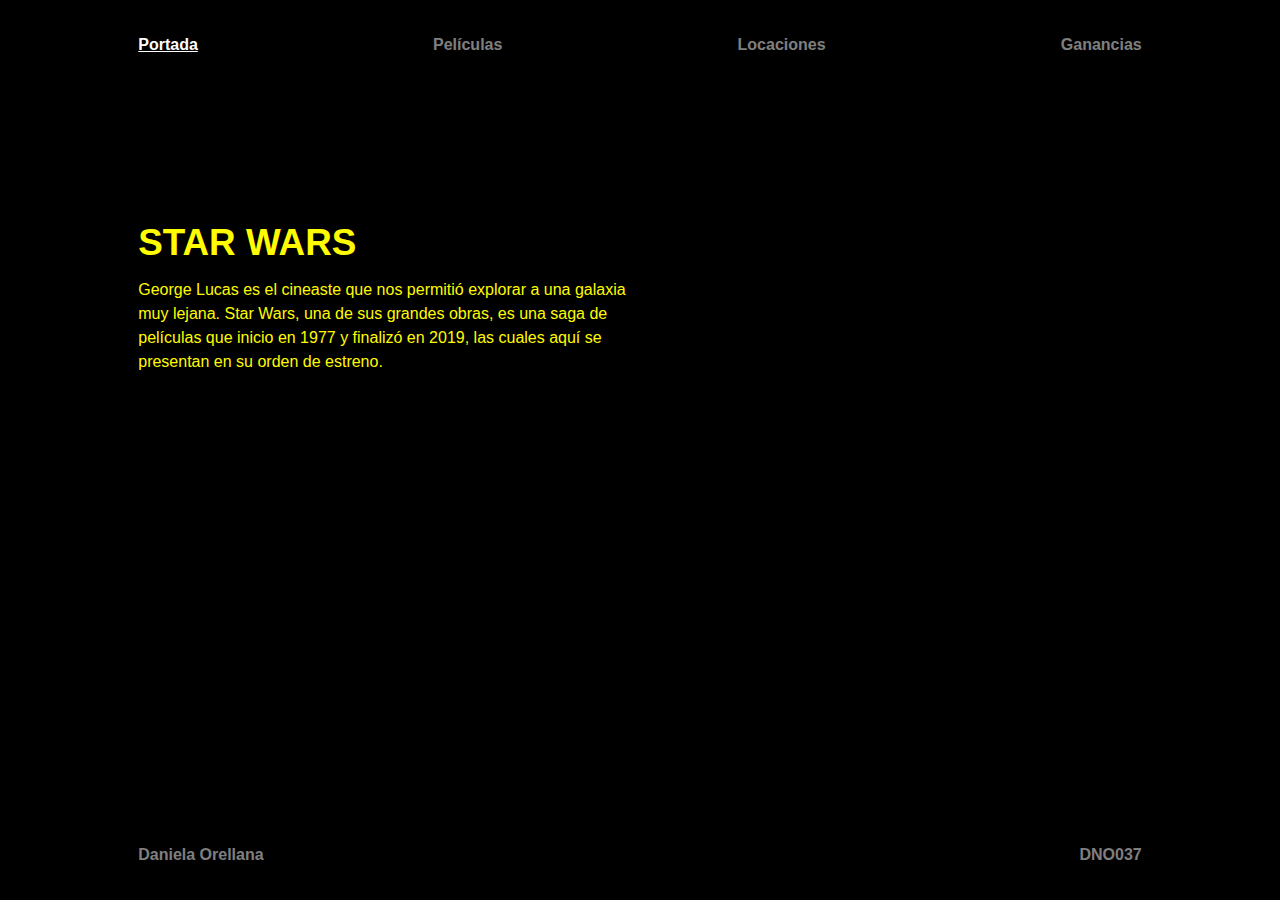
==== index.html @ 1bd32498 "Add files via upload" ====
<!DOCTYPE html>
<html lang="es">
    <head>
        <meta charset="utf-8" />
        <meta name="viewport" content="width=device-width, initial-scale=1" />
        <meta name="description" content="Diseño y nuevos medios, segunda versión remota" />
        <title>EVALUACIÓN Nº2 &#127909;</title>
        <link rel="stylesheet" href="style.css" />
    </head>
    <body class="portada">
        <div class="container">
            <nav>
                <p><a href="index.html" class="active">Portada</a> <a href="peliculas.html">Películas</a> <a href="locaciones.html">Locaciones</a> <a href="ganancias.html">Ganancias</a></p>
            </nav>
            <header>
                <div>
                        <h1>STAR WARS</h1>
                        <p>George Lucas es el cineaste que nos permitió explorar a una galaxia muy lejana. Star Wars, una de sus grandes obras, es una saga de películas que inicio en 1977 y finalizó en 2019, las cuales aquí se presentan en su orden de estreno</a>.</p>
                </div>
            </header>
            <footer>
                <p><a href="#">Daniela Orellana</a> <a href="#">DNO037</a></p>
            </footer>
        </div>
    </body>
</html>
---- style.css ----
@charset "UTF-8";
@import url('https://fonts.googleapis.com/css2?family=Montserrat&display=swap');

:root{
    --fondo: #000;
    --figura: #ddd;
}

* {
    margin: 0;
    padding: 0;
}

body {
    font-family: Arial, Arial, sans-serif;
    background: var(--fondo);
    color: rgba(255, 251, 0);
}

body.portada{
    background:var(--fondo) url('images/portada.jpeg') right bottom no-repeat;
    background-size:auto 60%;
}

a {
    font-weight: bold;
    color: rgba(255, 255, 255, 0.5);
    text-decoration: none;
}

a:hover {
    color: rgba(255, 255, 255, 0.75);
}

:hover{
    transition: all ease .5s;
}

div.container {
    width: 80vw;
    margin: 0 auto;
}

nav, footer {
    width: 98%;
    margin-left:1%;
    margin-right:1%;
    min-height: 10vh;
    display: flex;
}

nav p, footer p {
    width: 100%;
    display: flex;
    justify-content: space-between;
    margin:auto;
}

.active {
    text-decoration: underline;
    color: white;
}

/* para la página de portada */

header {
    width: 98%;
    margin-left:1%;
    margin-right:1%;
    min-height: 80vh;
}

header div{
    width: 50%;
    padding-top:15vh;
}

header div h1{
    font-size:calc(1.5rem + 1vw);
    line-height: 1;
    text-shadow: 0 0 2px var(--fondo);
}

header div p{
    margin-top:1rem;
    line-height: 1.5;
    text-shadow: 0 0 2px var(--fondo);
}

@media screen and (orientation:portrait){

    header div{
        width: 100%;
        line-height: 1.5;
    }
}

/* para todas las páginas que no son portada */

main{
    width: 100%;
    padding-top:10vh;
    min-height: 70vh;
}

/* para la página de películas */

main article{
    float:left;
    margin:1%;
    width:18%;
    background:rgba(255,255,255,0.1);
}

main article img{
    width:100%;
    height:auto;
    opacity: 0.6;
}

main article:hover img{
    opacity:1;
}

main article div{
    padding:5%;
    min-height:7.5vh;
}

main article div h2{
    font-size:1rem;
    letter-spacing: 0.05rem;
}

@media screen and (orientation:portrait){
    main article{
        width:48%;
    }
}

/* para cada página de película */

main section{
    float:left;
    margin:3% 1% 10% 1%;
    width:98%;
}

main section h1{
    font-size:calc(1.5rem + 1vw);
    line-height: 1;
}

main section h3{
    font-size:1.3rem;
    line-height: 2.5;
}

main section h4{
    font-size:1.2rem;
    line-height: 2.5;
}

main section img{
    max-width:100%;
    height:auto;
    margin:1.5rem 0;
}

main section p{
    max-width:100%;
    line-height: 1.6;
}

@media screen and (orientation:landscape){
    main section p{
        max-width:75%;
        line-height: 1.8;
    }
}

/* para las páginas de locaciones y ganancias */

main div#mapa{
    margin:1%;
    width:98%;
    height:60vh;
}

main canvas#grafico{
    background:#111;
}
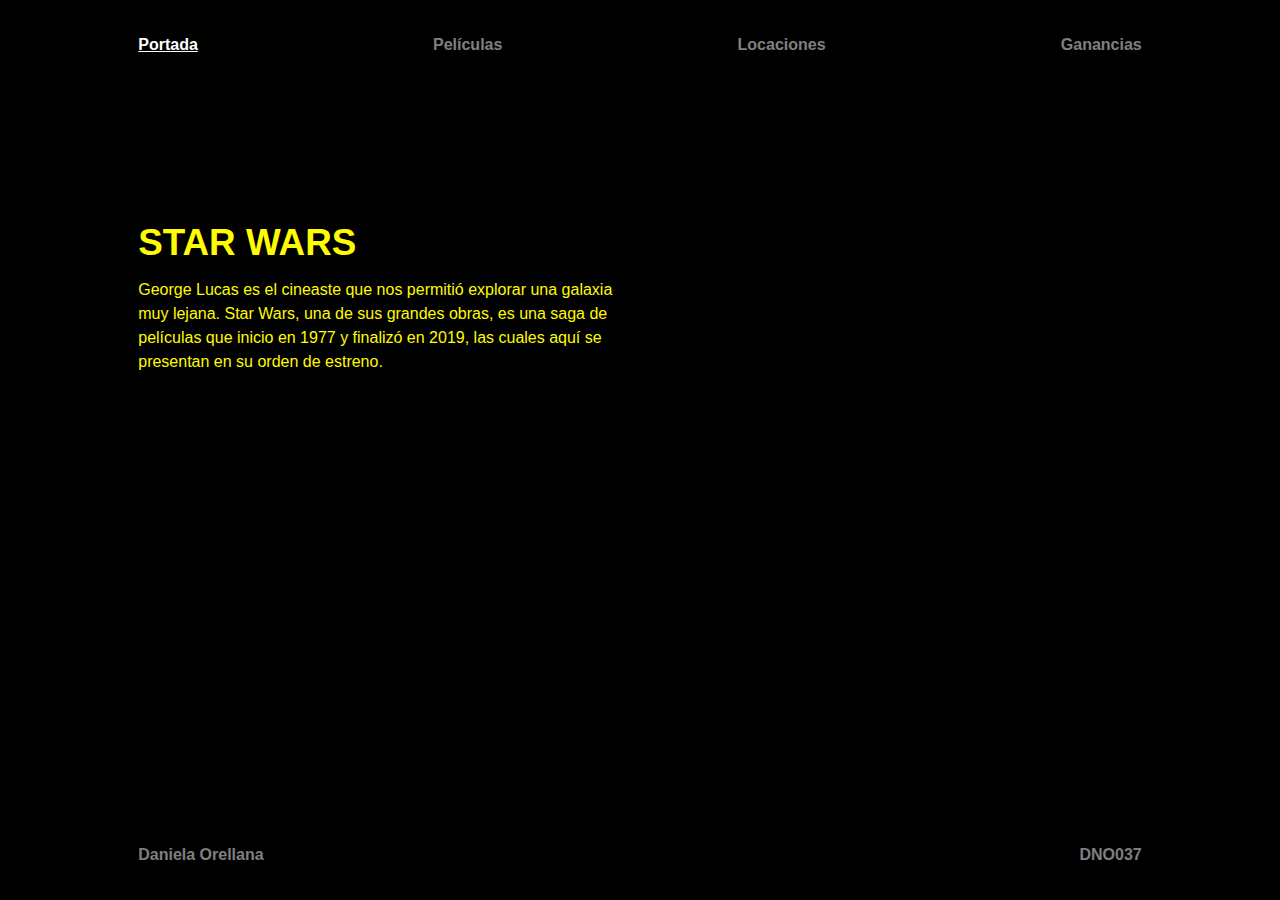
==== commit 17957a54: "Update index.html" ====
--- a/index.html
+++ b/index.html
@@ -15,7 +15,7 @@
             <header>
                 <div>
                         <h1>STAR WARS</h1>
-                        <p>George Lucas es el cineaste que nos permitió explorar a una galaxia muy lejana. Star Wars, una de sus grandes obras, es una saga de películas que inicio en 1977 y finalizó en 2019, las cuales aquí se presentan en su orden de estreno</a>.</p>
+                        <p>George Lucas es el cineaste que nos permitió explorar una galaxia muy lejana. Star Wars, una de sus grandes obras, es una saga de películas que inicio en 1977 y finalizó en 2019, las cuales aquí se presentan en su orden de estreno</a>.</p>
                 </div>
             </header>
             <footer>
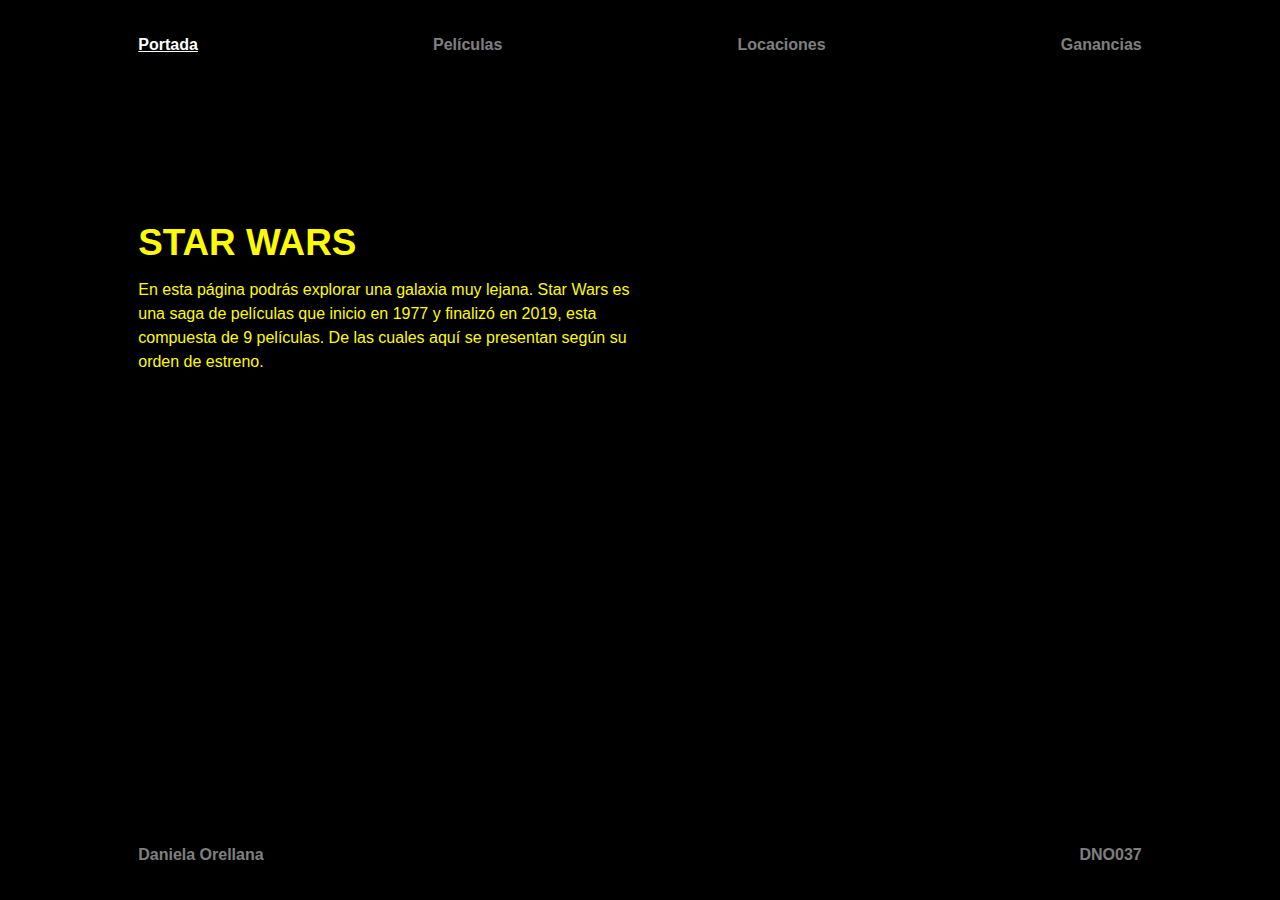
==== commit d043bfde: "Update index.html" ====
--- a/index.html
+++ b/index.html
@@ -15,7 +15,7 @@
             <header>
                 <div>
                         <h1>STAR WARS</h1>
-                        <p>George Lucas es el cineaste que nos permitió explorar una galaxia muy lejana. Star Wars, una de sus grandes obras, es una saga de películas que inicio en 1977 y finalizó en 2019, las cuales aquí se presentan en su orden de estreno</a>.</p>
+                        <p>En esta página podrás explorar una galaxia muy lejana. Star Wars es una saga de películas que inicio en 1977 y finalizó en 2019, esta compuesta de 9 películas. De las cuales aquí se presentan según su orden de estreno</a>.</p>
                 </div>
             </header>
             <footer>
--- a/style.css
+++ b/style.css
@@ -19,7 +19,7 @@
 
 body.portada{
     background:var(--fondo) url('images/portada.jpeg') right bottom no-repeat;
-    background-size:auto 60%;
+    background-size:auto 110%;
 }
 
 a {
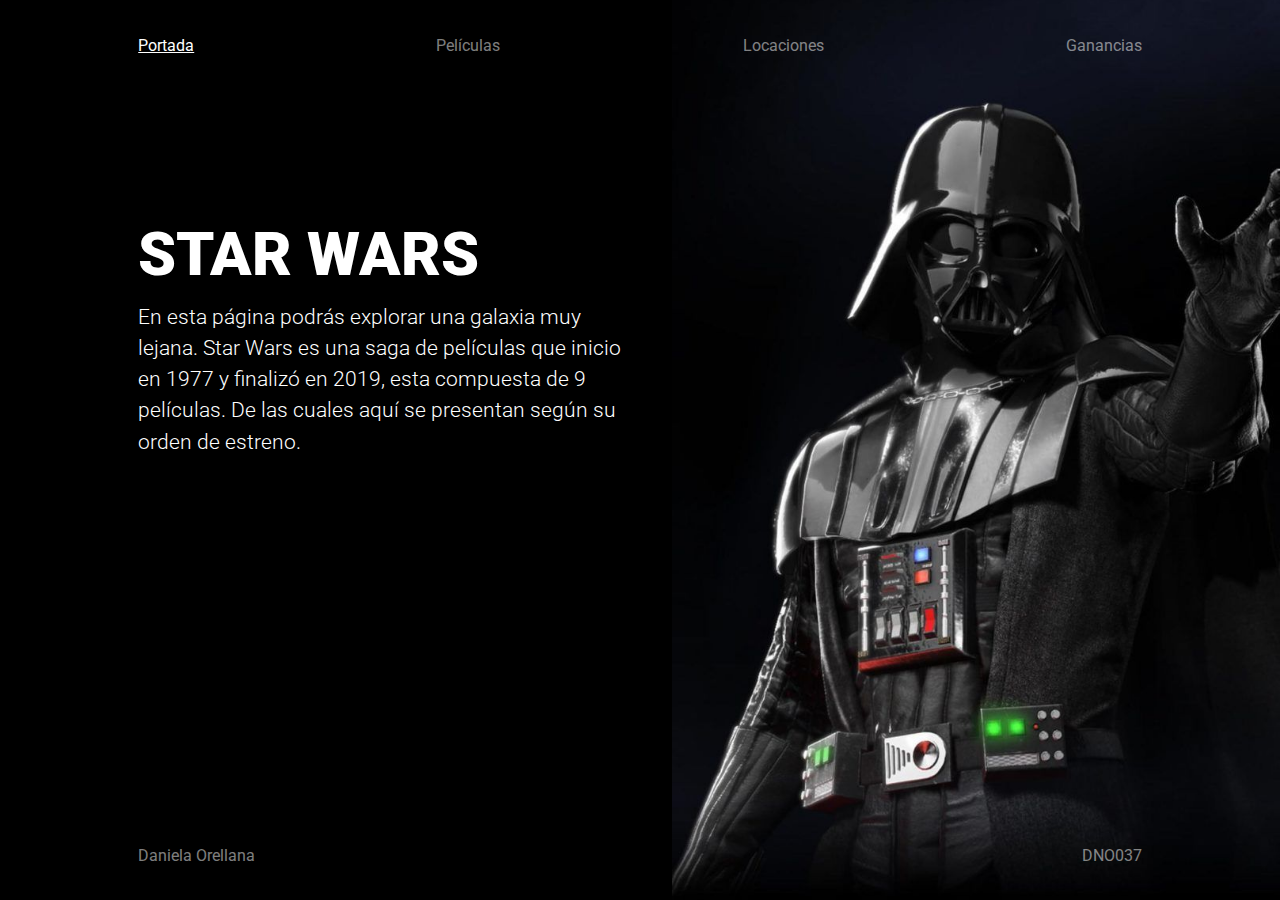
==== commit ab4f381e: "Update index.html" ====
--- a/index.html
+++ b/index.html
@@ -19,7 +19,7 @@
                 </div>
             </header>
             <footer>
-                <p><a href="#">Daniela Orellana</a> <a href="#">DNO037</a></p>
+                <p><a href="https://github.com/dacorellana">Daniela Orellana</a> <a href="https://github.com/profesorfaco/dno037-2021/tree/main/clase-08">DNO037</a></p>
             </footer>
         </div>
     </body>
--- a/style.css
+++ b/style.css
@@ -1,5 +1,5 @@
 @charset "UTF-8";
-@import url('https://fonts.googleapis.com/css2?family=Montserrat&display=swap');
+@import url('https://fonts.googleapis.com/css2?family=Roboto:ital,wght@0,300;0,400;0,900;1,700&display=swap');
 
 :root{
     --fondo: #000;
@@ -12,18 +12,17 @@
 }
 
 body {
-    font-family: Arial, Arial, sans-serif;
+    font-family: 'Roboto', sans-serif;
     background: var(--fondo);
-    color: rgba(255, 251, 0);
+    color: rgba(255, 255, 255);
 }
 
 body.portada{
     background:var(--fondo) url('images/portada.jpeg') right bottom no-repeat;
-    background-size:auto 110%;
+    background-size:auto 120%;
 }
 
 a {
-    font-weight: bold;
     color: rgba(255, 255, 255, 0.5);
     text-decoration: none;
 }
@@ -76,12 +75,15 @@
 }
 
 header div h1{
-    font-size:calc(1.5rem + 1vw);
+    font-size:calc(3rem + 1vw);
+    font-weight: 900;
     line-height: 1;
     text-shadow: 0 0 2px var(--fondo);
 }
 
 header div p{
+    font-size: calc(0.5rem + 1vw);
+    font-weight: 300;
     margin-top:1rem;
     line-height: 1.5;
     text-shadow: 0 0 2px var(--fondo);
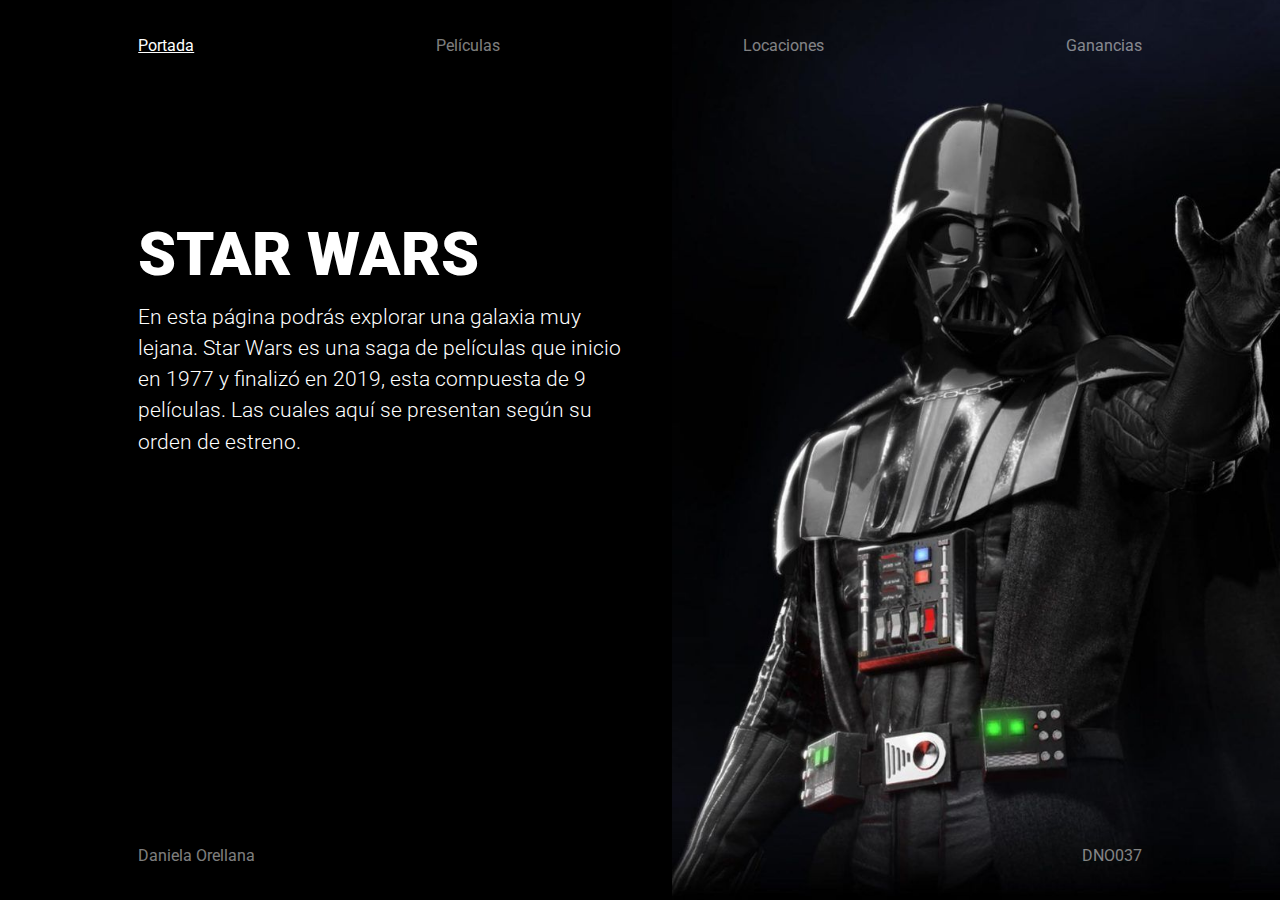
==== commit 60a68e53: "Update index.html" ====
--- a/index.html
+++ b/index.html
@@ -15,7 +15,7 @@
             <header>
                 <div>
                         <h1>STAR WARS</h1>
-                        <p>En esta página podrás explorar una galaxia muy lejana. Star Wars es una saga de películas que inicio en 1977 y finalizó en 2019, esta compuesta de 9 películas. De las cuales aquí se presentan según su orden de estreno</a>.</p>
+                        <p>En esta página podrás explorar una galaxia muy lejana. Star Wars es una saga de películas que inicio en 1977 y finalizó en 2019, esta compuesta de 9 películas. Las cuales aquí se presentan según su orden de estreno</a>.</p>
                 </div>
             </header>
             <footer>
